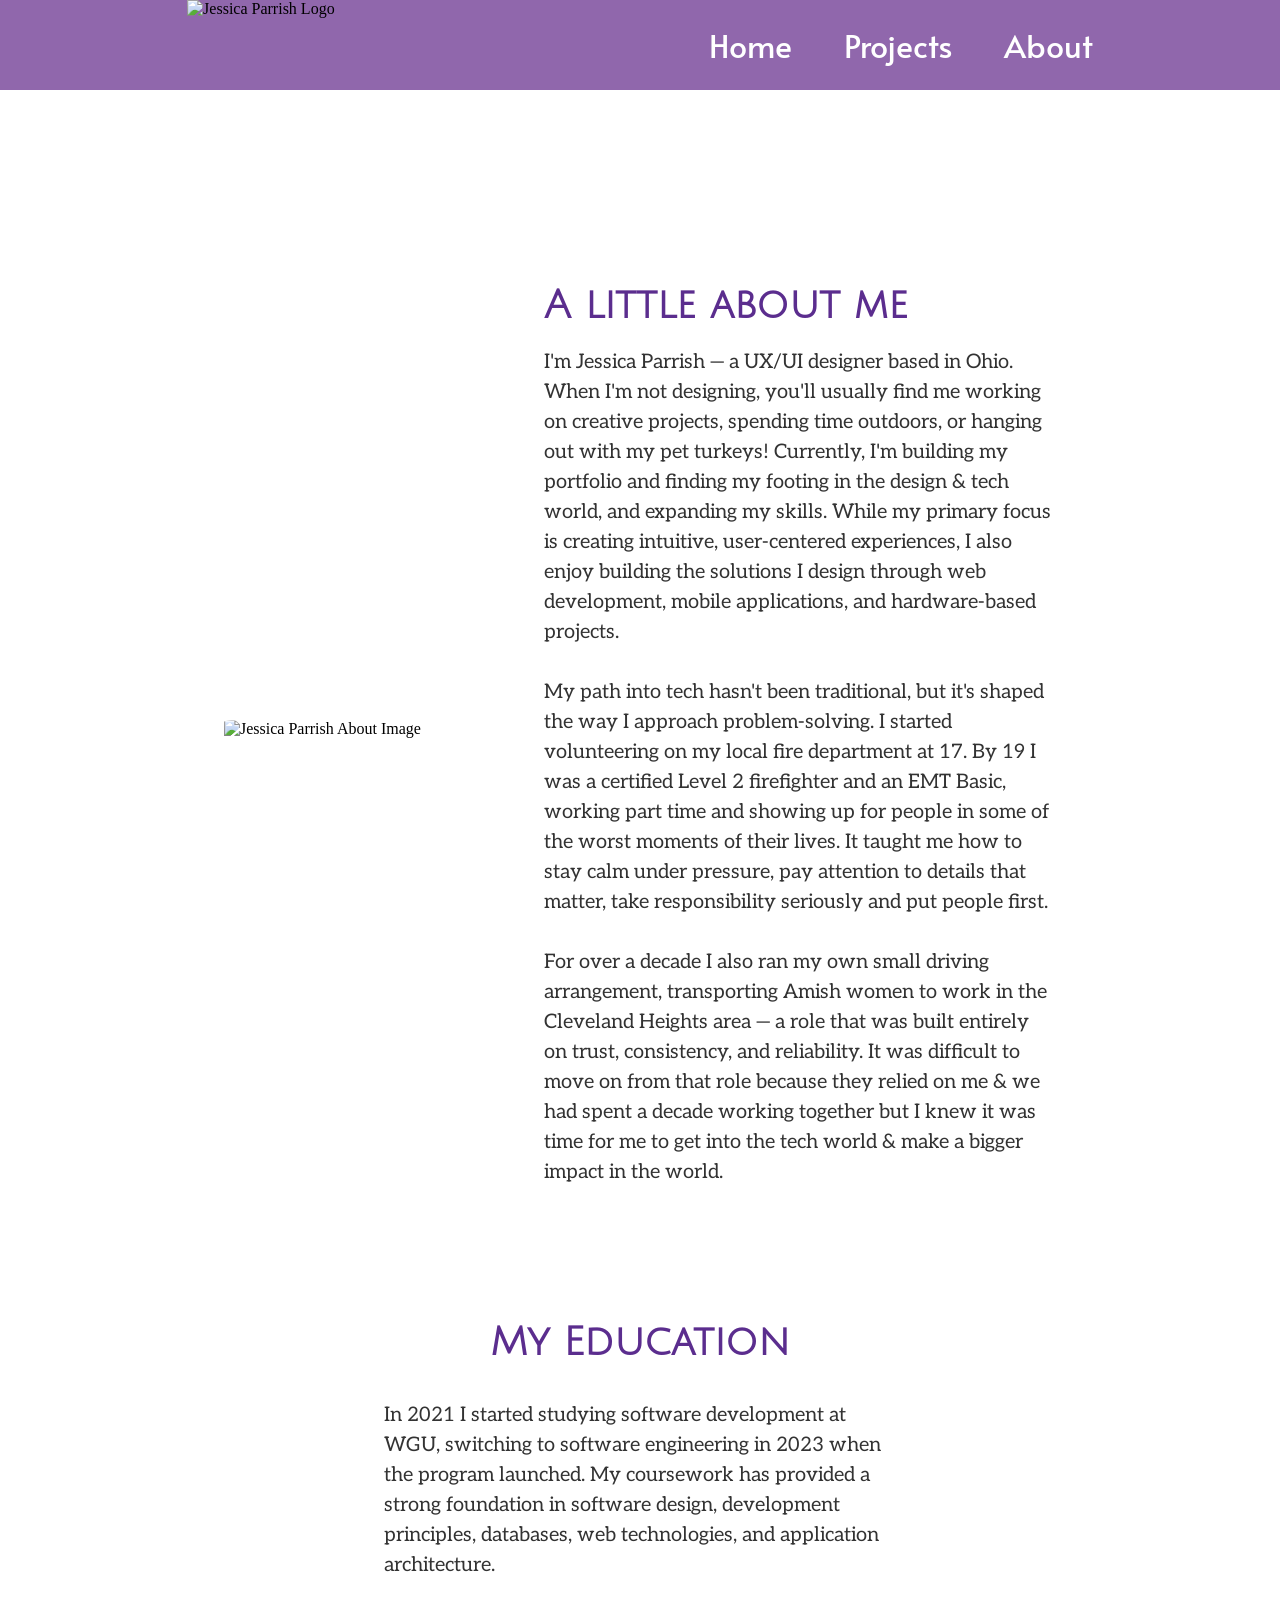
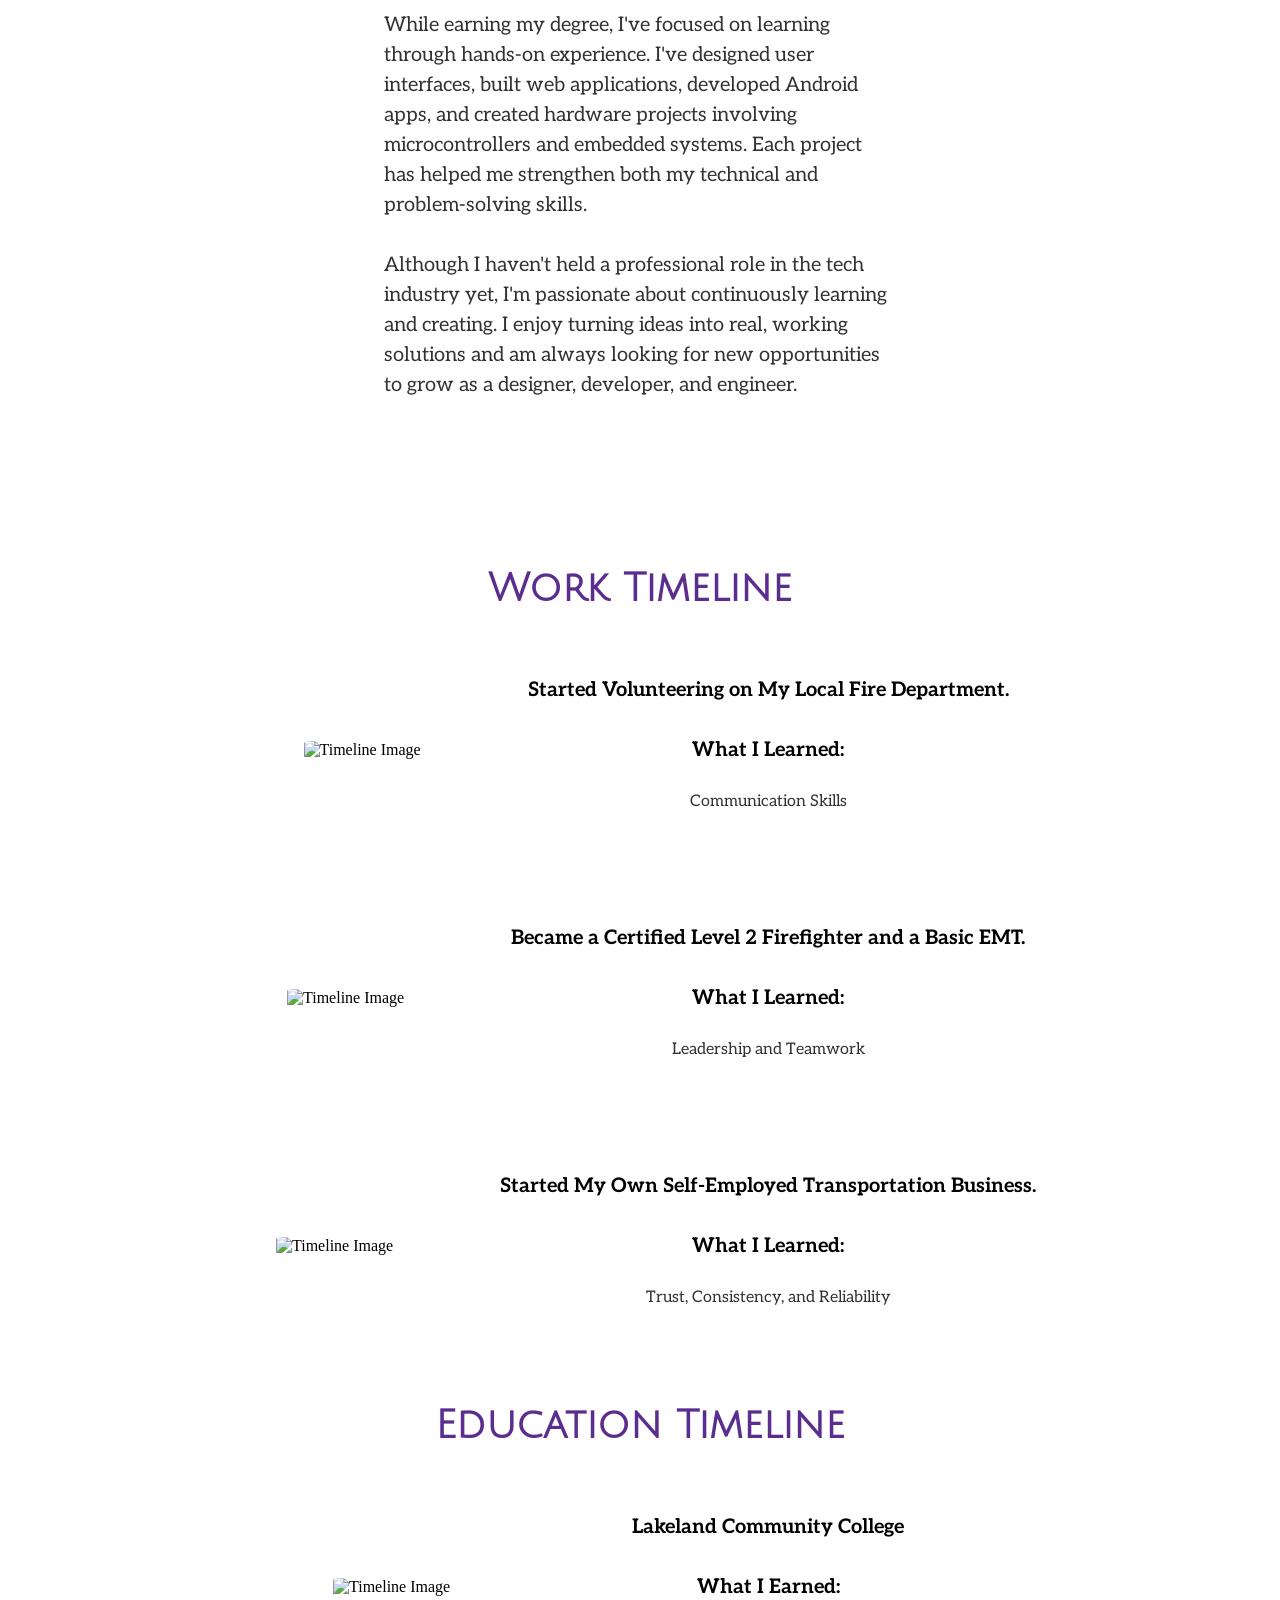
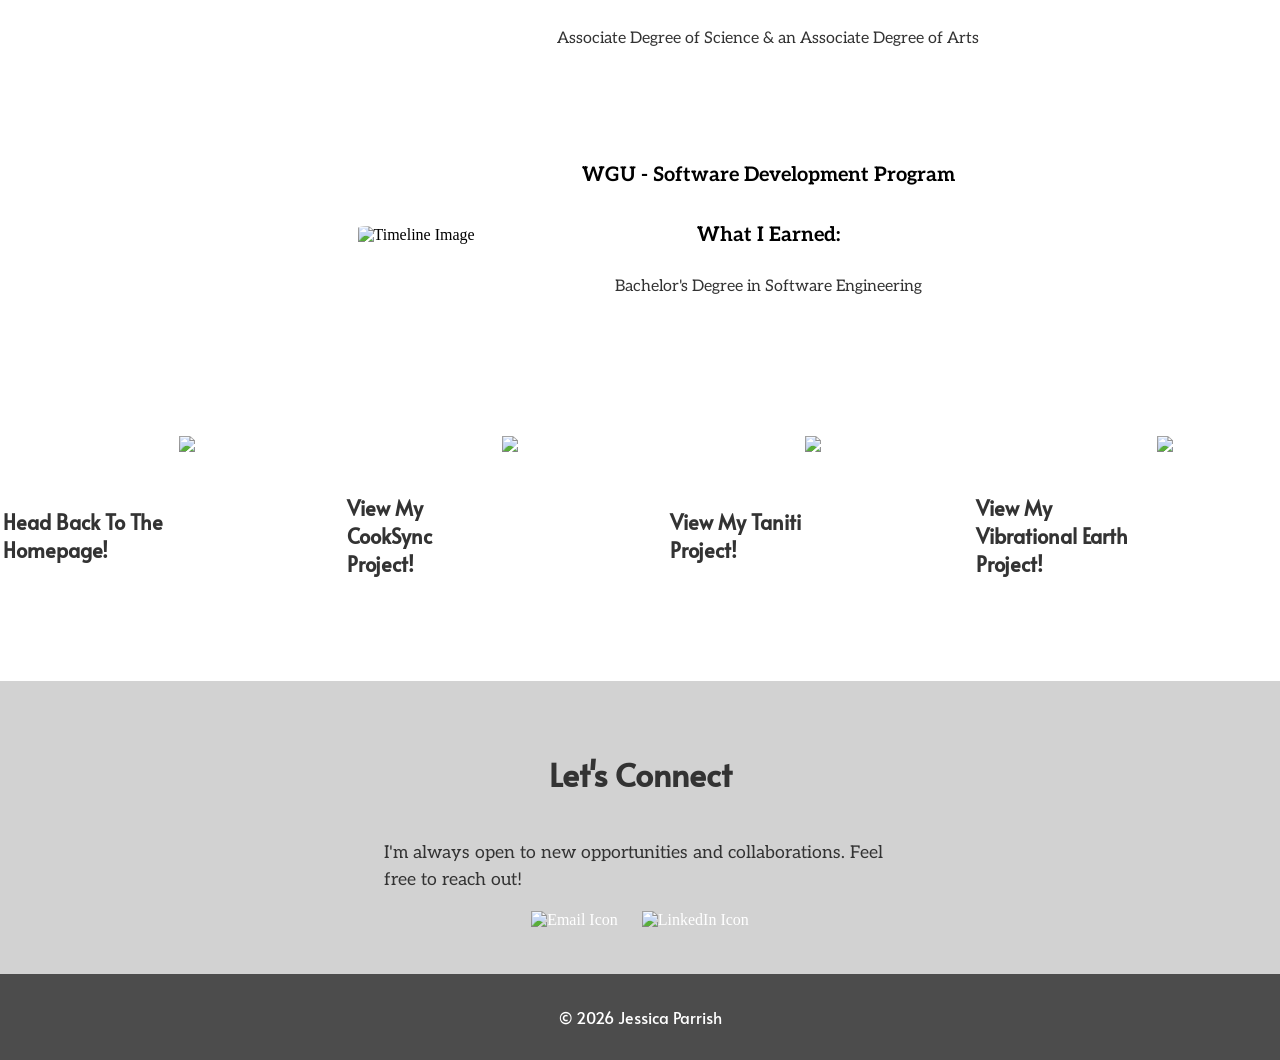
==== about.html @ 2abf6c98 "Add files via upload" ====
<!DOCTYPE html>
<html lang="en">
<head>
    <meta charset="UTF-8">
    <meta name="viewport" content="width=device-width, initial-scale=1.0">
    <title>About | Jessica Parrish</title>
    <link rel="icon" type="image/png" href="images/logo5.png">
    <link rel="stylesheet" href="about.css">
    <link href="https://fonts.googleapis.com/css2?family=Alata&display=swap" rel="stylesheet">
    <link href="https://fonts.googleapis.com/css2?family=Julius+Sans+One&display=swap" rel="stylesheet">
    <link href="https://fonts.googleapis.com/css2?family=Aleo&display=swap" rel="stylesheet">
</head>
<body>
    <script src="script.js" defer></script>
    <header class="topNav">
        <img class="logo" src="images/logo5.png" alt="Jessica Parrish Logo">
        <nav class="navMenu">
            <a href="index.html">Home</a>
                <li class="dropdown">
                    <a href="#" class="dropbtn">Projects</a>
                    <ul class="dropdown-content">
                        <li><a href="cooksync.html">CookSync</a></li>
                        <li><a href="taniti.html">Taniti</a></li>
                        <li><a href="vib.html">Vibrational Earth</a></li>
                    </ul>
                    </li>
            <a href="about.html">About</a>
        </nav>
        <button class="hamburger" aria-label="Toggle menu" aria-expanded="false">
            <span class="bar"></span>
            <span class="bar"></span>
            <span class="bar"></span>
        </button>
    </header>
    <div class="aboutSection">
        <img class="aboutImage" src="images/portfolioImage.jpg" alt="Jessica Parrish About Image">
        <div class="aboutText">
            <h2 class="aboutHeading">A little about me</h2>
            <p class="aboutParagraph">I'm Jessica Parrish — a UX/UI designer based in Ohio. When I'm not 
                designing, you'll usually find me working on creative projects, spending time outdoors, 
                or hanging out with my pet turkeys! Currently, I'm building my portfolio and finding my 
                footing in the design & tech world, and expanding my skills. While my primary focus is 
                creating intuitive, user-centered experiences, I also enjoy building the solutions I 
                design through web development, mobile applications, and hardware-based projects.
            <br><br>
                My path into tech hasn't been traditional, but it's shaped the way I approach problem-solving. 
                I started volunteering on my local fire department at 17. By 19 I was a certified Level 2 
                firefighter and an EMT Basic, working part time and showing up for people in some of the worst 
                moments of their lives. It taught me how to stay calm under pressure, pay attention to details 
                that matter, take responsibility seriously and put people first.
            <br><br>
                For over a decade I also ran my own small driving arrangement, transporting Amish women to 
                work in the Cleveland Heights area — a role that was built entirely on trust, consistency, 
                and reliability. It was difficult to move on from that role because they relied on me & we had
                spent a decade working together but I knew it was time for me to get into the tech world & make 
                a bigger impact in the world.</p>
        </div>
    </div>
    <div class="backgroundSection">
        <h2 class="backgroundHeading">My Education</h2>
        <p class="backgroundParagraph">In 2021 I started studying software development at WGU, switching 
            to software engineering in 2023 when the program launched. My coursework has provided a 
            strong foundation in software design, development principles, databases, web technologies, 
            and application architecture.
        <br><br>       
            While earning my degree, I've focused on learning through hands-on experience. I've designed 
            user interfaces, built web applications, developed Android apps, and created hardware projects 
            involving microcontrollers and embedded systems. Each project has helped me strengthen both my 
            technical and problem-solving skills.
        <br><br>    
            Although I haven't held a professional role in the tech industry yet, I'm passionate about 
            continuously learning and creating. I enjoy turning ideas into real, working solutions and 
            am always looking for new opportunities to grow as a designer, developer, and engineer.</p>
    </div>
    <div class="timelineSection">
        <h2 class="timelineHeading">Work Timeline</h2>
            <div class="timelineItem">
                <img class="timelineImage" src="images/time1.png" alt="Timeline Image">
                <div class="timeline">
                    <h3 class="timelineTitle">Started Volunteering on My Local Fire Department.</h3>
                    <h3 class="timelineTitle">What I Learned:</h3>
                    <p class="timelineDescription">Communication Skills</p>
                </div>
            </div>
            <div class="timelineItem">
                <img class="timelineImage" src="images/time2.png" alt="Timeline Image">
                <div class="timeline">
                    <h3 class="timelineTitle">Became a Certified Level 2 Firefighter and a Basic EMT.</h3>
                    <h3 class="timelineTitle">What I Learned:</h3>
                    <p class="timelineDescription">Leadership and Teamwork</p>
                </div>
            </div>
            <div class="timelineItem">
                <img class="timelineImage" src="images/time3.png" alt="Timeline Image">
                <div class="timeline">
                    <h3 class="timelineTitle">Started My Own Self-Employed Transportation Business.</h3>
                    <h3 class="timelineTitle">What I Learned:</h3>
                    <p class="timelineDescription">Trust, Consistency, and Reliability</p>
                </div>
            </div>
        <h2 class="timelineHeading">Education Timeline</h2>
            <div class="timelineItem">
                <img class="timelineImage" src="images/time4.png" alt="Timeline Image">
                <div class="timeline">
                    <h3 class="timelineTitle">Lakeland Community College</h3>
                    <h3 class="timelineTitle">What I Earned:</h3>
                    <p class="timelineDescription">Associate Degree of Science & an Associate Degree of Arts</p>
                </div>    
            </div>
            <div class="timelineItem">
                <img class="timelineImage" src="images/time5.png" alt="Timeline Image">
                <div class="timeline">
                    <h3 class="timelineTitle">WGU - Software Development Program</h3>
                    <h3 class="timelineTitle">What I Earned:</h3>
                    <p class="timelineDescription">Bachelor's Degree in Software Engineering</p>
                </div>
            </div>
    </div>
    <div class="arrowSection">
        <a href="index.html" class="arrows">
            <h2 class="arrowHeading">Head Back To The Homepage!</h2>
            <img class="orangeArrow" src="images/purpleArrow.png" alt="Home Arrow Icon">
        </a>
        <a href="cooksync.html" class="arrows">
            <h2 class="arrowHeading">View My CookSync Project!</h2>
            <img class="orangeArrow" src="images/orangeArrow.png" alt="CookSync Arrow Icon">
        </a> 
        <a href="taniti.html" class="arrows">  
            <h2 class="arrowHeading">View My Taniti Project!</h2>
            <img class="orangeArrow" src="images/blueArrow.png" alt="Taniti Arrow Icon">
        </a>
        <a href="vib.html" class="arrows">
            <h2 class="arrowHeading">View My Vibrational Earth Project!</h2>
            <img class="orangeArrow" src="images/greenArrow.png" alt="Vibrational Earth Arrow Icon">
        </a>
    </div> 
    <div class="contactArea">
        <h2 class="contactHeading">Let's Connect</h2>
        <p class="contactText">I'm always open to new opportunities and collaborations. Feel free to reach out!</p>
        <div class="contactButtons">
            <a href="https://mail.google.com/mail/?view=cm&to=jlynparrish@gmail.com" target="_blank" rel="noopener noreferrer">
                <img class="contactImg" src="images/gmail.png" alt="Email Icon">
            </a>
            <a href="https://www.linkedin.com/in/jessica-parrish-7981b0353" target="_blank" rel="noopener noreferrer">
                <img class="contactImg" src="images/linkedin.png" alt="LinkedIn Icon" class="contactIcon">   
            </a>
        </div>    
    </div>    
    <footer class="footer">
        <p>&copy; 2026 Jessica Parrish</p>
    </footer>
</body>
</html>
---- about.css ----
body {
    margin: 0;
    padding: 0;
}
.topNav {
    display: flex;
    justify-content: space-around;
    position: relative;
    height: 10vh;
    width: 100%;
    background-color: #9067ac;
    margin: 0;
}
.logo {
    display: inline-block;
}
.navMenu {
    display: inline-block;
    font-family: 'Alata', sans-serif;
    font-size: clamp(1rem, 2.5vw, 2rem);
    display: flex;
    justify-content: space-between;
    align-items: center;
    width: clamp(15vw, 30vw, 50vw);
}

.dropdown-content {
  display: none;
  position: absolute;
  background-color: #ffffff;
  box-shadow: 0px 8px 16px rgba(0, 0, 0, 0.2);
  z-index: 10;
  top: 90%;
  left: 0;
  list-style: none;
  padding: 0 10px;
  margin-top: 0vh;
  width: 15vw;
}

/* Position the dropdown menu correctly */
.dropdown {
  position: relative;
  display: inline-block;
}

/* Show the dropdown menu on hover */
.dropdown:hover .dropdown-content {
  display: block;
}


.dropdown-content li a {
  color: #333;
  padding: 12px 16px;
  text-decoration: none;
  display: block;
}

.dropdown-content li a:hover {
  background-color: #f1f1f1;
}

.hamburger {
  display: none;
  flex-direction: column;
  gap: 5px;
  background: none;
  border: none;
  cursor: pointer;
}

.hamburger span {
  display: block;
  width: 25px;
  height: 3px;
  background: white;
  transition: transform 0.3s, opacity 0.3s;
}

a {
    text-decoration: none;
    color: white;
}
a:visited {
    color: white;
}

.heroHeading {
    position: relative;
    color: black;
    font-size: 3em;
}

.heroText {
    position: relative;
    color: black;
    font-size: 2em;
}

.aboutSection {
    display: flex;
    align-items: center;
    justify-content: center;
    background-color: rgba(255, 255, 255, 0.5);
    margin: 0 auto;
    padding: 10rem 0 5rem 0;
}

.aboutImage {
    width: 20vw;
    height: auto;
    margin-right: 5vw;
    border-radius: 10%;
}

.aboutHeading {
    font-family: 'Julius Sans One', sans-serif;
    font-size: 2.5em;
    color: #5b2d8e;
    margin-bottom: 1rem;
}

.aboutParagraph {
    font-family: 'Aleo', serif;
    font-size: 1.25em;
    line-height: 1.5;
    color: #333;
    max-width: 40vw;
}

.backgroundSection {
    display: flex;
    flex-direction: column;
    align-items: center;
    justify-content: center;
    background-color: rgba(255, 255, 255, 0.5);
    margin: 0 auto;
    padding: 0 0 5rem 0;
}

.backgroundHeading {
    font-family: 'Julius Sans One', sans-serif;
    font-size: 2.5em;
    color: #5b2d8e;
    margin-bottom: 1rem;
}

.backgroundParagraph {
    font-family: 'Aleo', serif;
    font-size: 1.25em;
    line-height: 1.5;
    color: #333;
    max-width: 40vw;
}

.timelineItem {
    display: flex;
    direction: row;
    align-items: center;
    justify-content: center;
    margin: 0 auto;
}

.timeline {
    display: flex;
    flex-direction: column;
    align-items: center;
    justify-content: center;
    background-color: rgba(255, 255, 255, 0.5);
    margin: 0;
    padding: 2rem;
}

.timelineImage {
    width: 15vw;
    height: auto;
    margin-left: 5vw;
    border-radius: 10%;
}

.timelineSection {
    display: flex;
    flex-direction: column;
    align-items: center;
    justify-content: center;
    background-color: rgba(255, 255, 255, 0.5);
    margin: 0;
    padding: 2rem;
}

.timelineHeading {
    font-family: 'Julius Sans One', sans-serif;
    font-size: 2.5em;
    color: #5b2d8e;
    margin-bottom: 1rem;
}

.timelineTitle {
    font-family: 'Aleo', serif;
    font-size: 1.25em;
    margin-bottom: 1rem;
}

.timelineDescription {
    font-family: 'Aleo', serif;
    font-size: 1em;
    line-height: 1;
    color: #333;
    max-width: 40vw;
    margin-bottom: 2rem;
}

.arrowSection {
    display: flex;
    flex-direction: row;
    align-items: center;
    justify-content: center;
    padding: 5vh 5vw;
    gap: 3vw;
}

.arrowHeading {
    font-family: 'Alata', sans-serif;
    font-size: 1.25em;
    color: #333;   
}

.orangeArrow {
    width: 200px;
    height: 200px;
  
}

.arrows {
    display: flex;
    flex-direction: row;
    align-items: center;
    justify-content: center;
}

.contactHeading {
    font-family: 'Alata', sans-serif;
    font-size: 2em;
    color: #333;   
}

.contactText {
    font-family: 'Aleo', serif;
    font-size: 1.1em;
    line-height: 1.5;
    color: #333;
    max-width: 40vw;

}

.contactArea {
    display: flex;
    flex-direction: column;
    align-items: center;
    padding: 5vh 0;
    background-color: #ccccccde;
}

.contactImg {
    width: 60px;
    height: 60px;
    margin: 0 10px;
}

.contactButton {
    margin-top: 1rem;
    padding: 1rem 1rem .5rem 1rem;
    background-color: white;
    justify-content: left;
    border: none;
    border-radius: 5px;
    cursor: pointer;
}

.footer {
    text-align: center;
    padding: 1rem;
    background-color: rgba(0, 0, 0, 0.7);
    color: white;
    font-family: 'Alata', sans-serif;
}

.hamburger.open span:nth-child(1) { transform: translateY(8px) rotate(45deg); }
.hamburger.open span:nth-child(2) { opacity: 0; }
.hamburger.open span:nth-child(3) { transform: translateY(-8px) rotate(-45deg); }

/* Mobile styles */
@media (max-width: 768px) {

    .topNav {
        justify-content: space-between;
    }    
    .hamburger { 
        display: flex;
        margin-top: 3vh; 
        margin-right: 2vw;
    }

    .navMenu{
        display: none;
        position: absolute;
        flex-direction: column;
        margin-top: 5vh;
        padding: 1rem;
        box-shadow: 0 4px 12px rgba(0,0,0,0.1);
    }

    .navMenu.open { 
        display: flex;
        position: absolute;
        top: 5vh;
        right: 0;
        background-color: rgba(255, 255, 255, 0.5);
        border-radius: 5%;
        flex-direction: column;
        padding: 1rem;
        box-shadow: 0 4px 12px rgba(0,0,0,0.1);
        line-height: 2;
    }

    .navMenu a {
        color: #5b2d8e;
    }
}
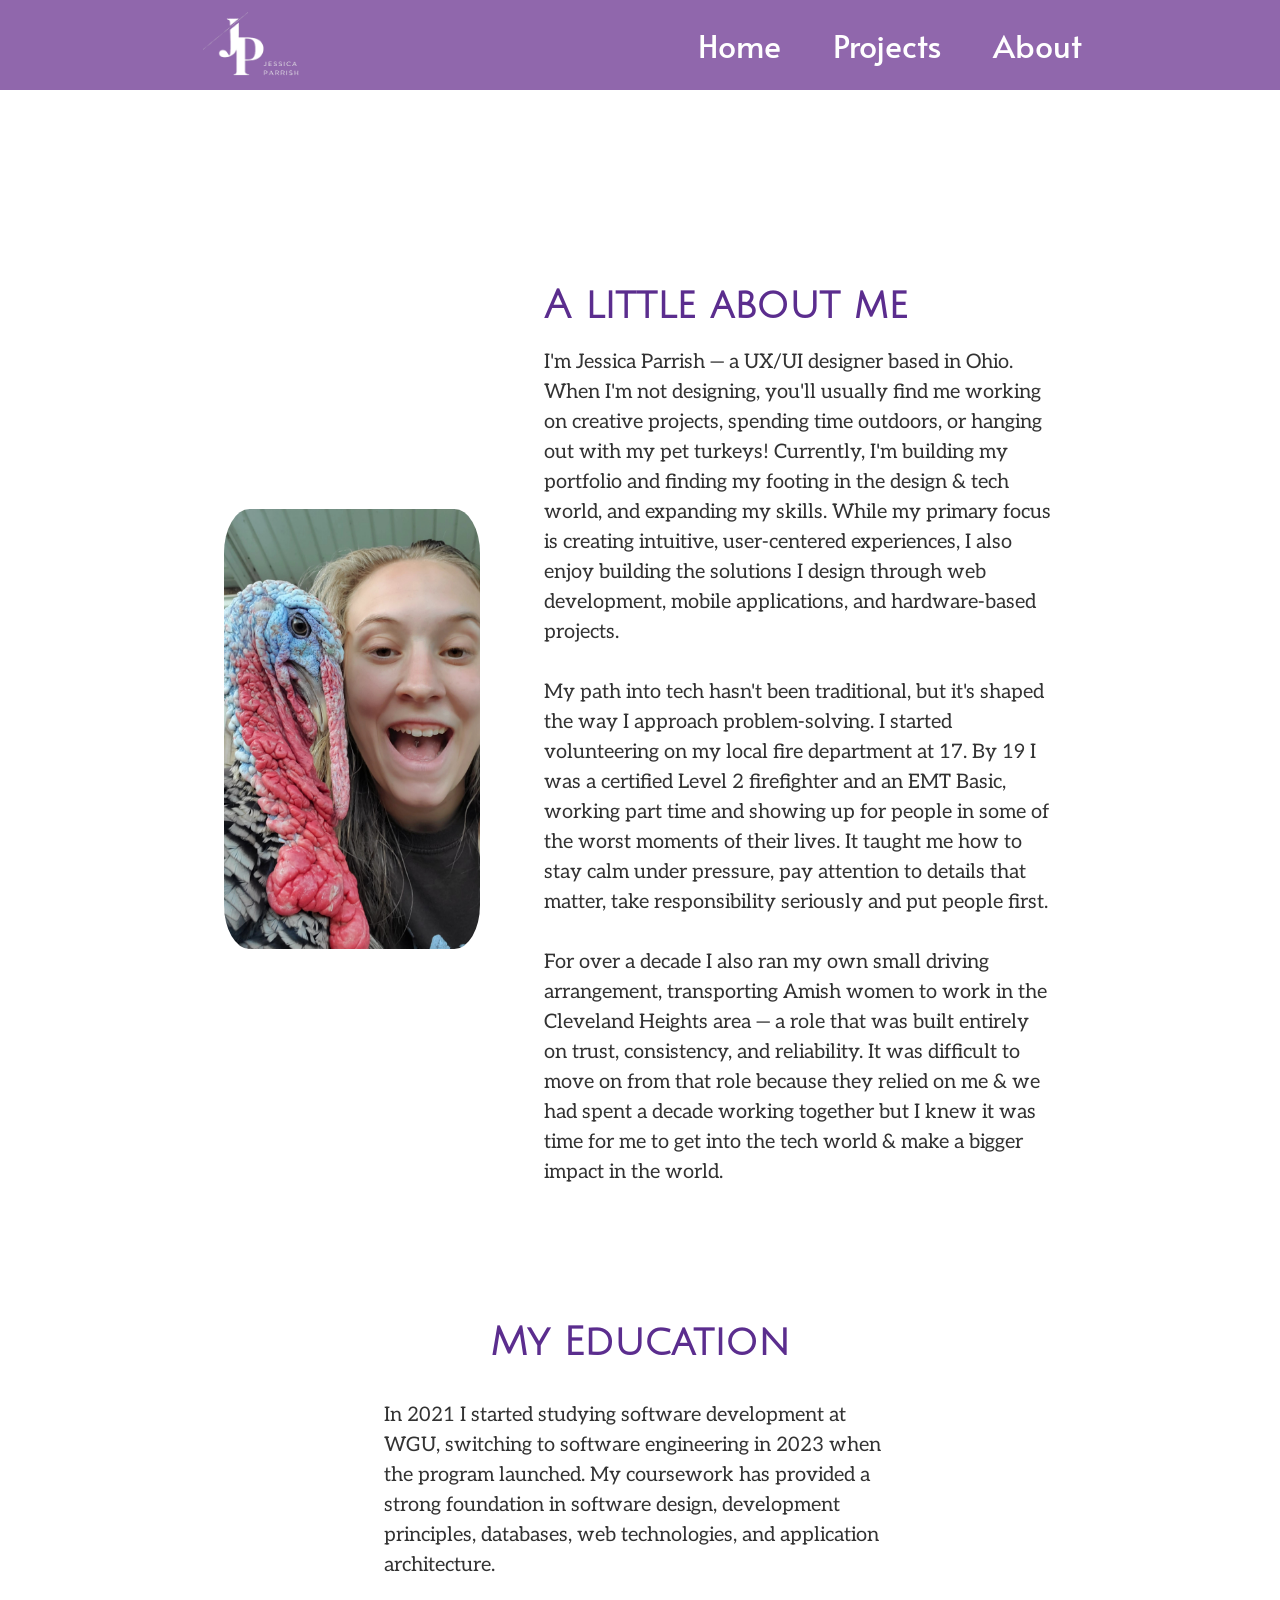
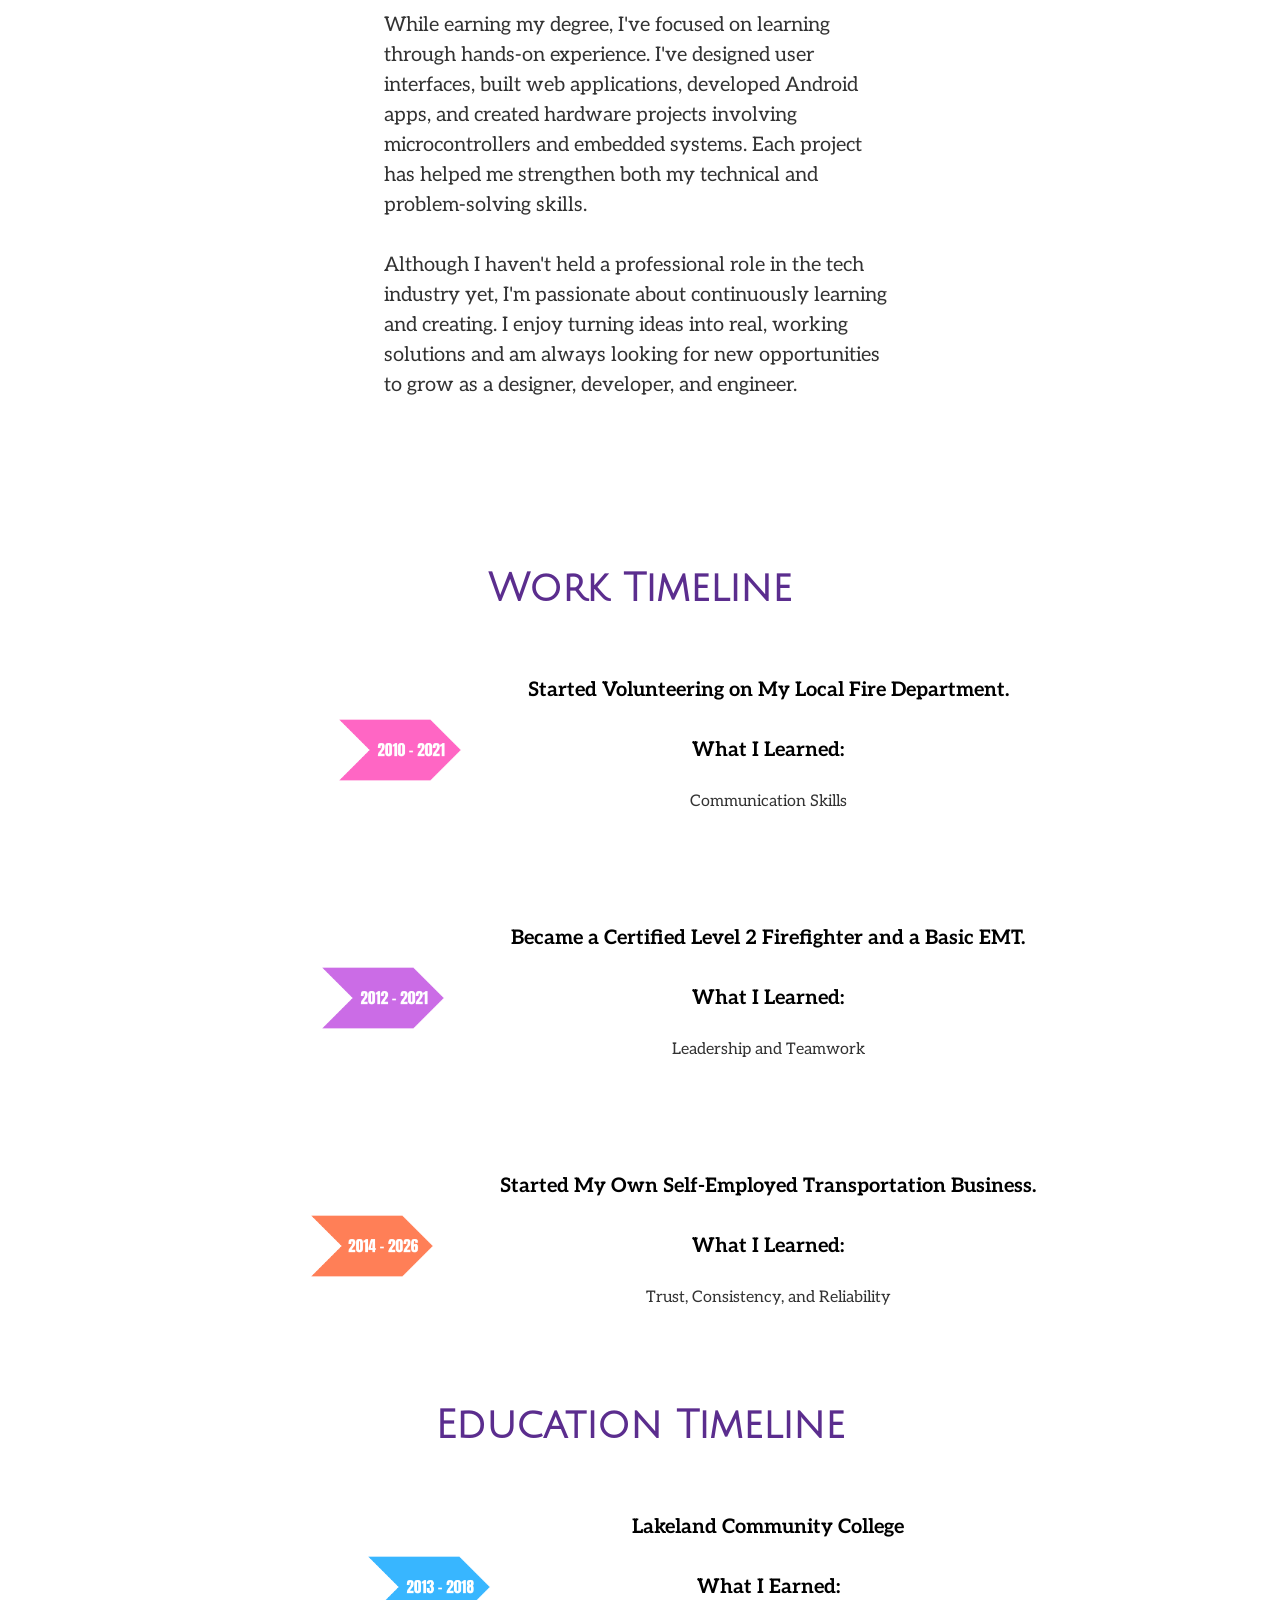
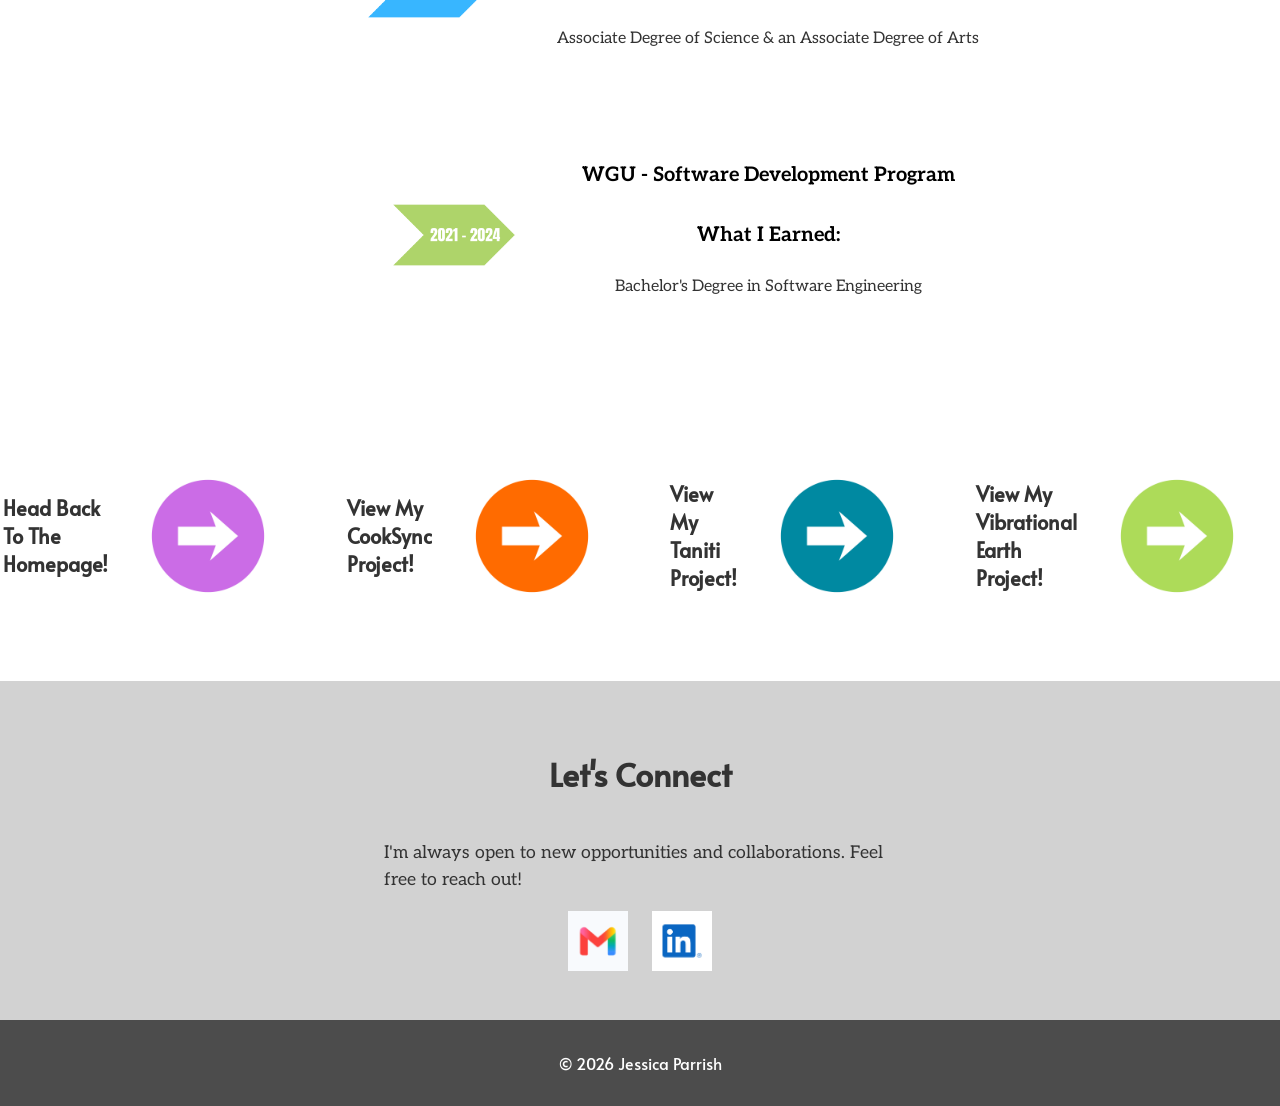
==== commit 2cac6d2b: "Update about.html" ====
--- a/about.html
+++ b/about.html
@@ -150,4 +150,4 @@
         <p>&copy; 2026 Jessica Parrish</p>
     </footer>
 </body>
-</html>+</html>
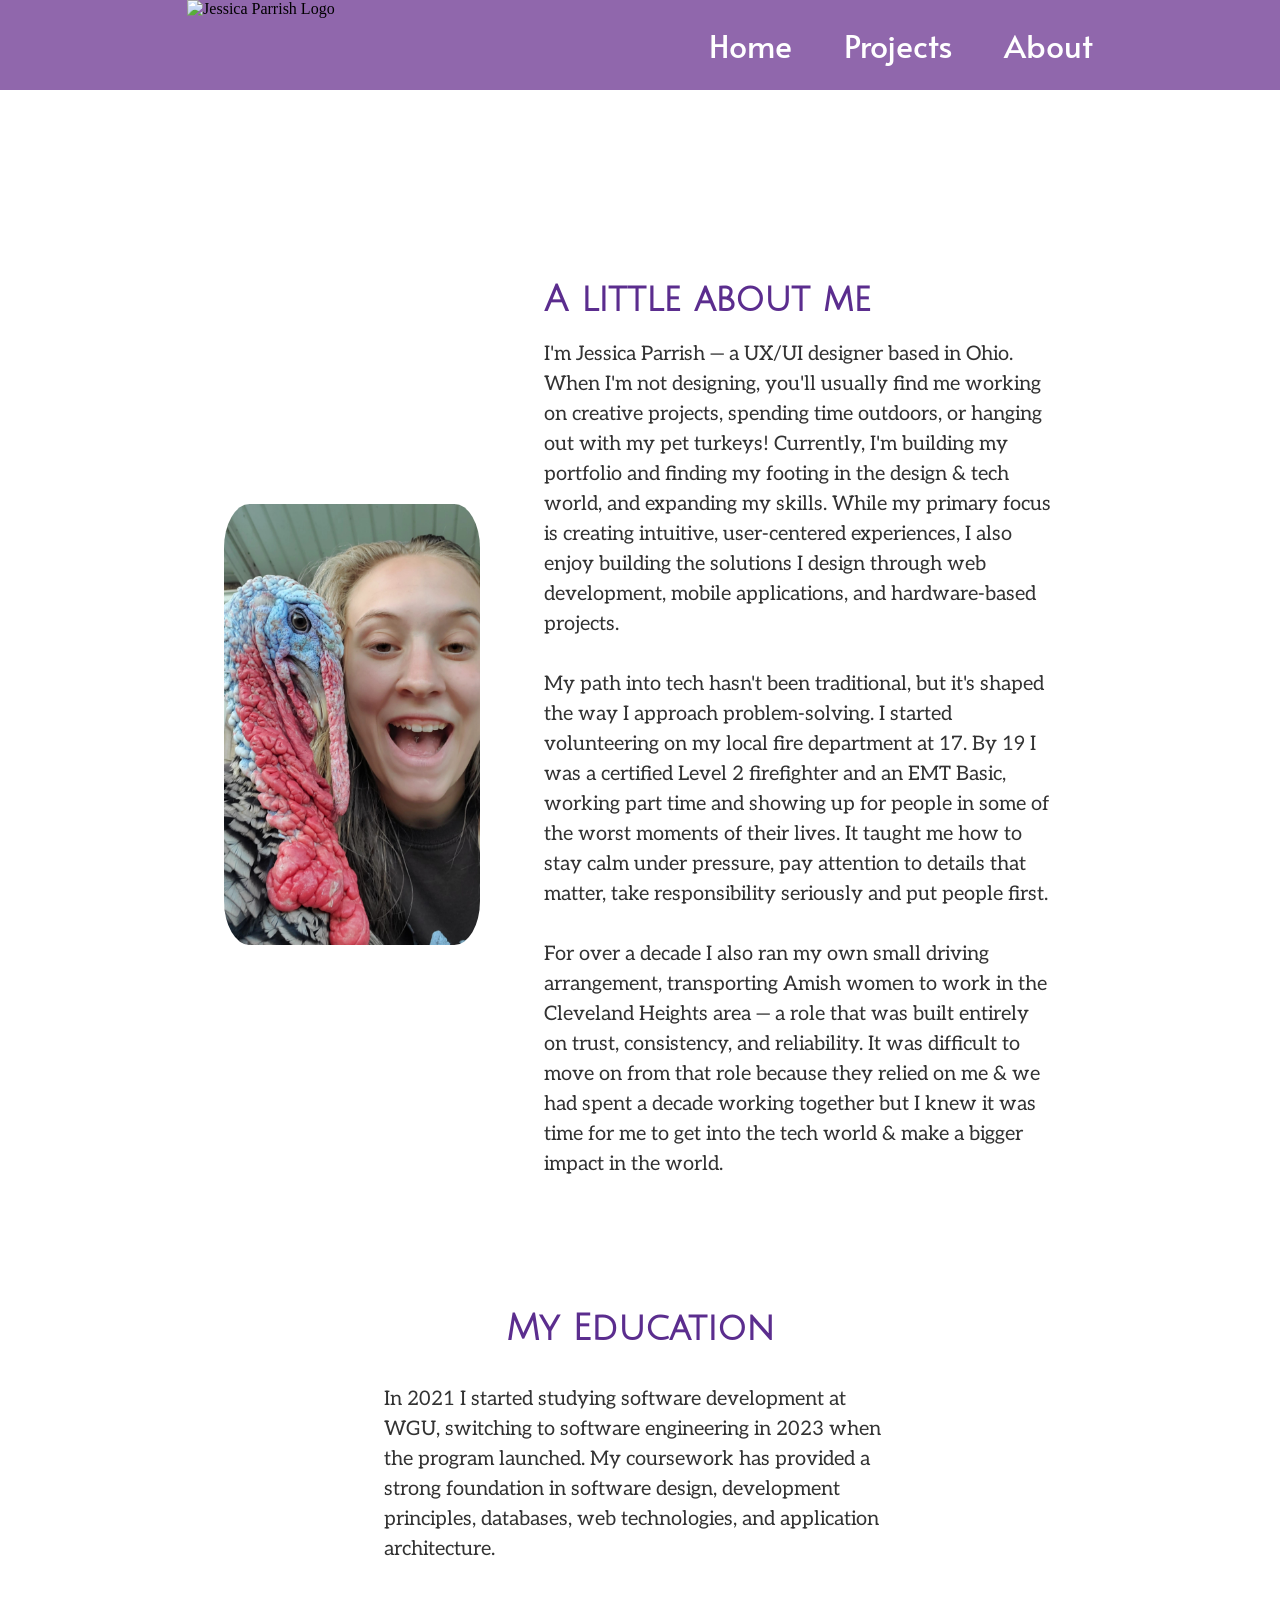
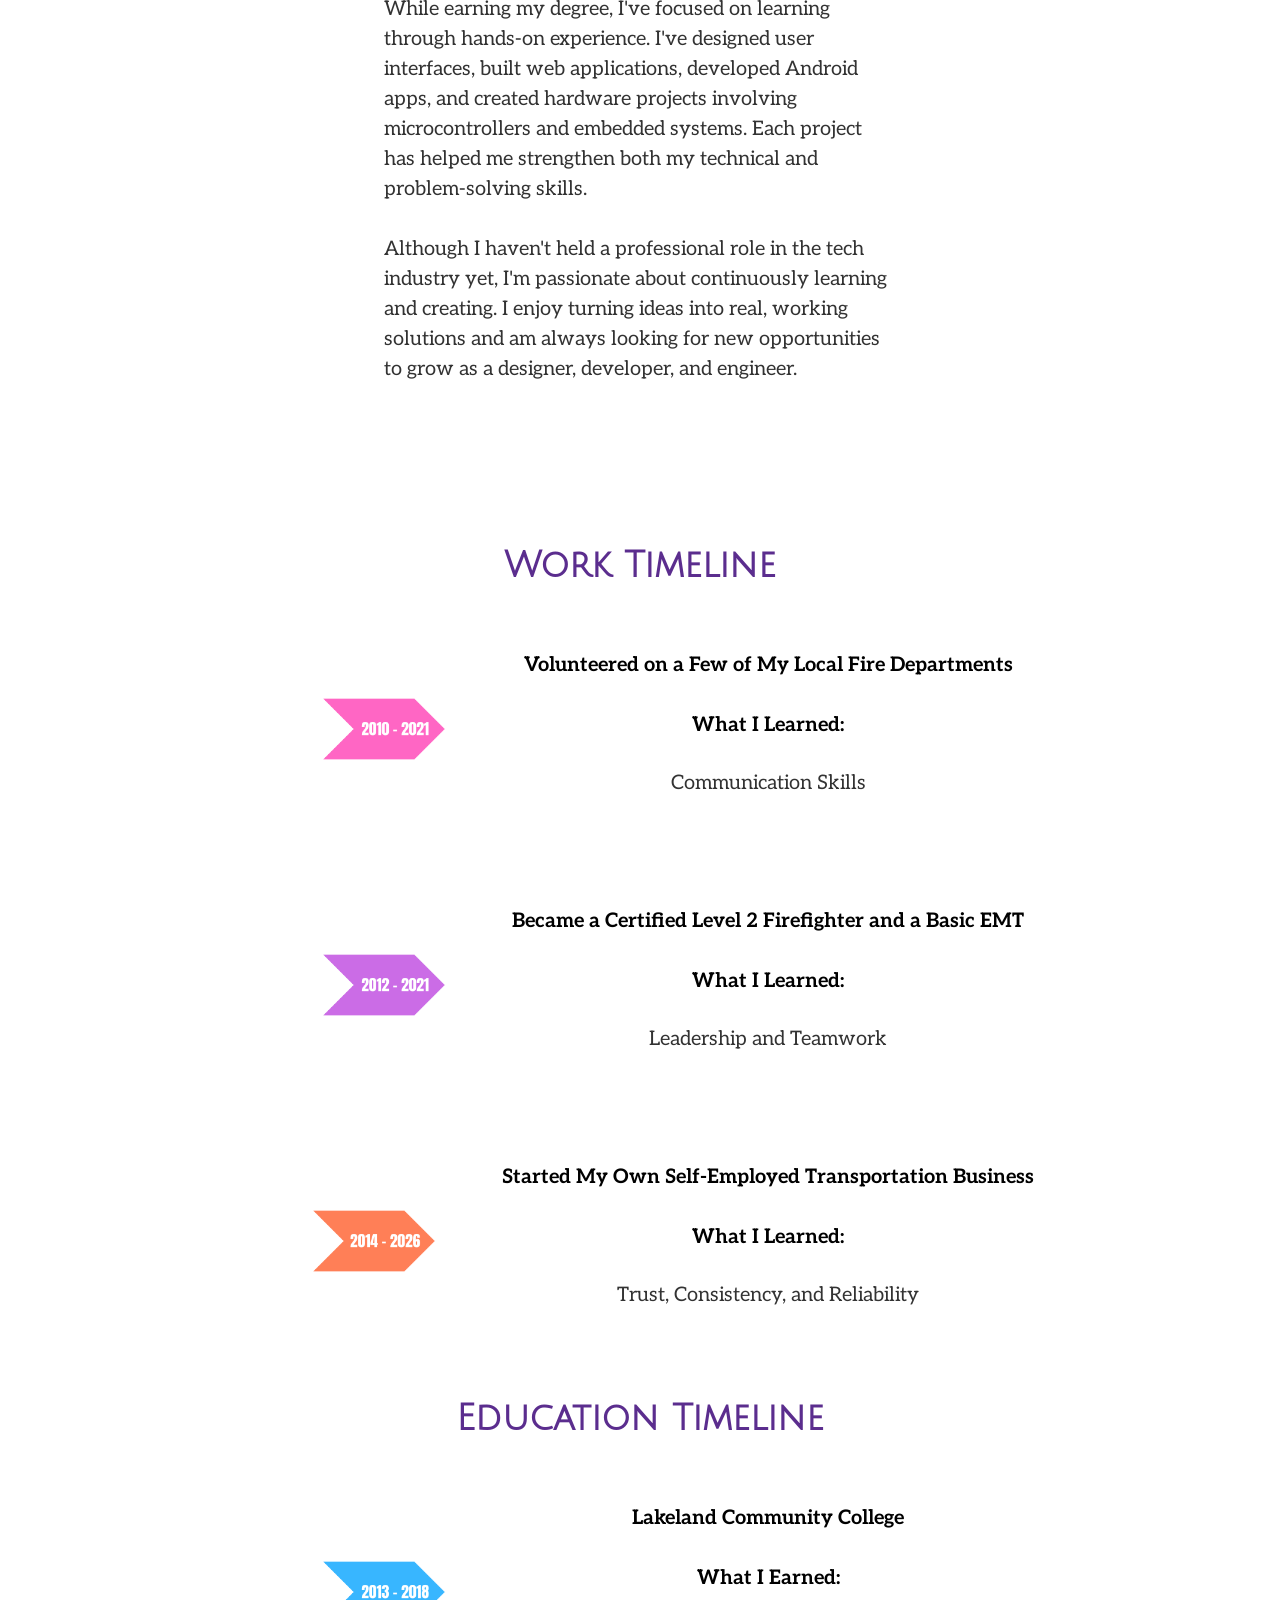
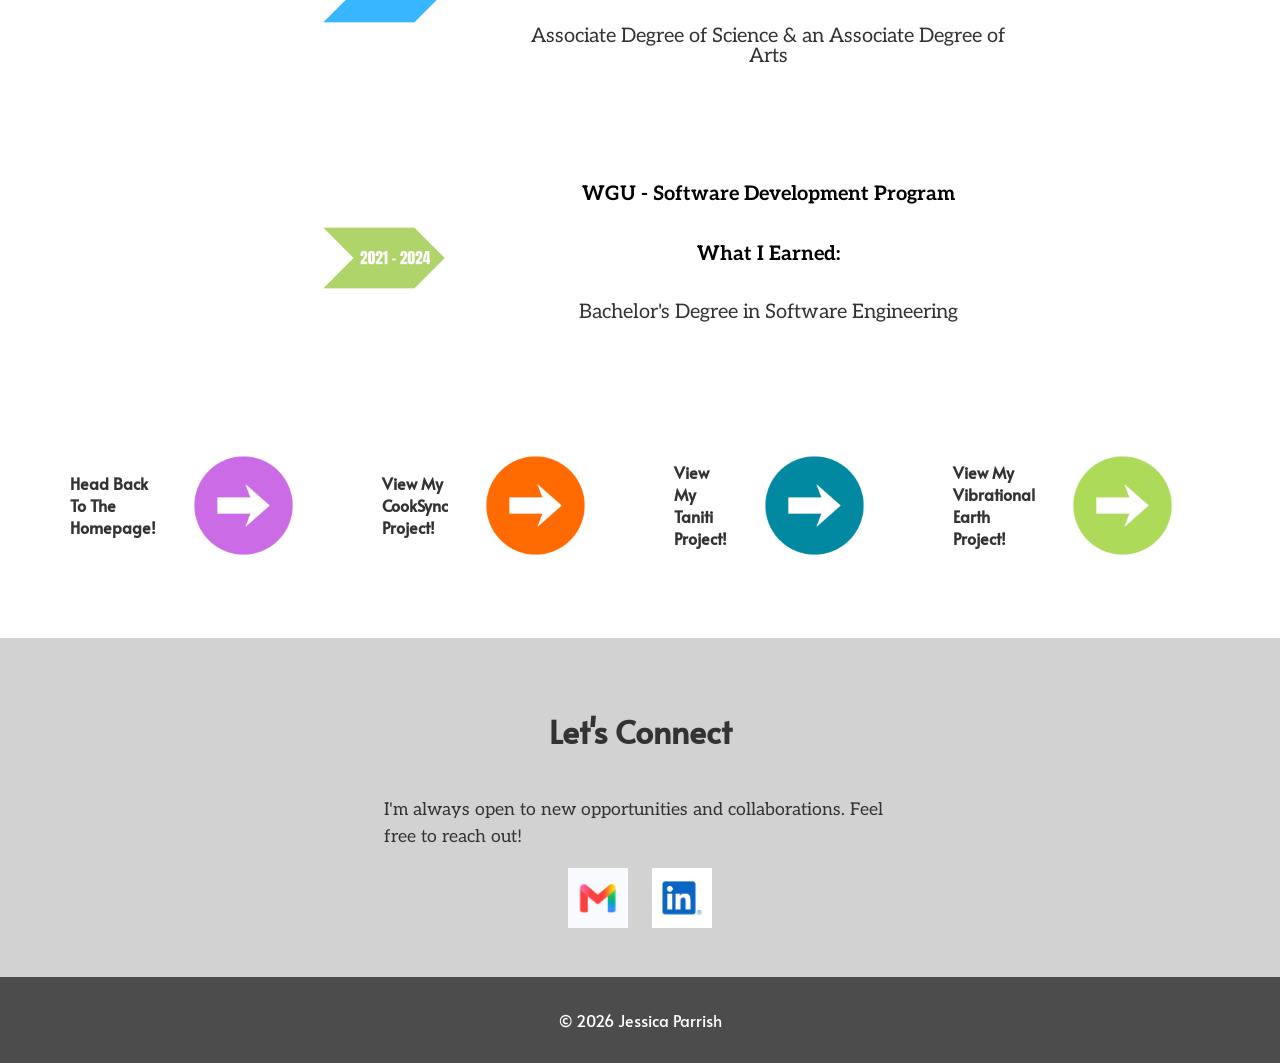
==== commit 89c4ef67: "Update about.html" ====
--- a/about.html
+++ b/about.html
@@ -4,7 +4,7 @@
     <meta charset="UTF-8">
     <meta name="viewport" content="width=device-width, initial-scale=1.0">
     <title>About | Jessica Parrish</title>
-    <link rel="icon" type="image/png" href="images/logo5.png">
+    <link rel="icon" type="image/png" href="images/logo3.png">
     <link rel="stylesheet" href="about.css">
     <link href="https://fonts.googleapis.com/css2?family=Alata&display=swap" rel="stylesheet">
     <link href="https://fonts.googleapis.com/css2?family=Julius+Sans+One&display=swap" rel="stylesheet">
@@ -13,7 +13,7 @@
 <body>
     <script src="script.js" defer></script>
     <header class="topNav">
-        <img class="logo" src="images/logo5.png" alt="Jessica Parrish Logo">
+        <img class="logo" src="images/logo6.png" alt="Jessica Parrish Logo">
         <nav class="navMenu">
             <a href="index.html">Home</a>
                 <li class="dropdown">
@@ -77,7 +77,7 @@
             <div class="timelineItem">
                 <img class="timelineImage" src="images/time1.png" alt="Timeline Image">
                 <div class="timeline">
-                    <h3 class="timelineTitle">Started Volunteering on My Local Fire Department.</h3>
+                    <h3 class="timelineTitle">Volunteered on a Few of My Local Fire Departments</h3>
                     <h3 class="timelineTitle">What I Learned:</h3>
                     <p class="timelineDescription">Communication Skills</p>
                 </div>
@@ -85,7 +85,7 @@
             <div class="timelineItem">
                 <img class="timelineImage" src="images/time2.png" alt="Timeline Image">
                 <div class="timeline">
-                    <h3 class="timelineTitle">Became a Certified Level 2 Firefighter and a Basic EMT.</h3>
+                    <h3 class="timelineTitle">Became a Certified Level 2 Firefighter and a Basic EMT</h3>
                     <h3 class="timelineTitle">What I Learned:</h3>
                     <p class="timelineDescription">Leadership and Teamwork</p>
                 </div>
@@ -93,7 +93,7 @@
             <div class="timelineItem">
                 <img class="timelineImage" src="images/time3.png" alt="Timeline Image">
                 <div class="timeline">
-                    <h3 class="timelineTitle">Started My Own Self-Employed Transportation Business.</h3>
+                    <h3 class="timelineTitle">Started My Own Self-Employed Transportation Business</h3>
                     <h3 class="timelineTitle">What I Learned:</h3>
                     <p class="timelineDescription">Trust, Consistency, and Reliability</p>
                 </div>
--- a/about.css
+++ b/about.css
@@ -51,14 +51,10 @@
 
 
 .dropdown-content li a {
-  color: #333;
+  color: #5b2d8e;
   padding: 12px 16px;
   text-decoration: none;
   display: block;
-}
-
-.dropdown-content li a:hover {
-  background-color: #f1f1f1;
 }
 
 .hamburger {
@@ -86,18 +82,6 @@
     color: white;
 }
 
-.heroHeading {
-    position: relative;
-    color: black;
-    font-size: 3em;
-}
-
-.heroText {
-    position: relative;
-    color: black;
-    font-size: 2em;
-}
-
 .aboutSection {
     display: flex;
     align-items: center;
@@ -116,17 +100,17 @@
 
 .aboutHeading {
     font-family: 'Julius Sans One', sans-serif;
-    font-size: 2.5em;
+    font-size: clamp(2.25em, 2.5vw, 2.5em);
     color: #5b2d8e;
     margin-bottom: 1rem;
 }
 
 .aboutParagraph {
     font-family: 'Aleo', serif;
-    font-size: 1.25em;
+    font-size: clamp(1.25em, 1.5vw, 1.5em);
     line-height: 1.5;
     color: #333;
-    max-width: 40vw;
+    width: 40vw;
 }
 
 .backgroundSection {
@@ -141,17 +125,17 @@
 
 .backgroundHeading {
     font-family: 'Julius Sans One', sans-serif;
-    font-size: 2.5em;
+    font-size: clamp(2.25em, 2.5vw, 2.5em);
     color: #5b2d8e;
     margin-bottom: 1rem;
 }
 
 .backgroundParagraph {
     font-family: 'Aleo', serif;
-    font-size: 1.25em;
+    font-size: clamp(1.25em, 1.5vw, 1.5em);
     line-height: 1.5;
     color: #333;
-    max-width: 40vw;
+    width: 40vw;
 }
 
 .timelineItem {
@@ -167,6 +151,7 @@
     flex-direction: column;
     align-items: center;
     justify-content: center;
+    text-align: center;
     background-color: rgba(255, 255, 255, 0.5);
     margin: 0;
     padding: 2rem;
@@ -191,23 +176,23 @@
 
 .timelineHeading {
     font-family: 'Julius Sans One', sans-serif;
-    font-size: 2.5em;
+    font-size: clamp(2.25em, 2.5vw, 2.5em);
     color: #5b2d8e;
     margin-bottom: 1rem;
 }
 
 .timelineTitle {
     font-family: 'Aleo', serif;
-    font-size: 1.25em;
+    font-size: clamp(1.25em, 1.5vw, 1.5em);
     margin-bottom: 1rem;
 }
 
 .timelineDescription {
     font-family: 'Aleo', serif;
-    font-size: 1em;
+    font-size: clamp(1.25em, 1.5vw, 1.5em);
     line-height: 1;
     color: #333;
-    max-width: 40vw;
+    width: 40vw;
     margin-bottom: 2rem;
 }
 
@@ -216,19 +201,20 @@
     flex-direction: row;
     align-items: center;
     justify-content: center;
-    padding: 5vh 5vw;
-    gap: 3vw;
+    margin-left: 5vw;
+    margin-right: 5vw;
+    margin-bottom: 5vh;
 }
 
 .arrowHeading {
     font-family: 'Alata', sans-serif;
-    font-size: 1.25em;
-    color: #333;   
+    font-size: clamp(1em, 1.25vw, 1.5em);
+    color: #333;
 }
 
 .orangeArrow {
-    width: 200px;
-    height: 200px;
+    width: 175px;
+    height: 175px;
   
 }
 
@@ -237,6 +223,8 @@
     flex-direction: row;
     align-items: center;
     justify-content: center;
+    padding-left: 2vw;
+    padding-right: 2vw;
 }
 
 .contactHeading {
@@ -327,4 +315,123 @@
     .navMenu a {
         color: #5b2d8e;
     }
-}+
+    .navMenu a:hover {
+        color: #9800ac;
+    }
+
+    .dropdown-content {
+        border-radius: 20px;
+        top: 90%;
+        left: -20vw;
+        width: 38vw;
+        font-size: clamp(1.25em, 1.75vw, 2em);
+    }
+
+    .aboutSection {
+        flex-direction: column;
+        padding: 5vh 0;
+    }
+
+    .aboutImage {
+        width: 50vw;
+        height: auto;
+        border-radius: 20px;
+        margin: 0 auto;
+    }
+
+    .aboutHeading {
+        margin: 5vh auto;
+    }
+
+    .aboutParagraph {
+        width: 65vw; 
+    }
+
+    .backgroundParagraph {
+        width: 65vw;
+    }
+
+    .timelineItem {
+        display: flex;
+        flex-direction: column;
+        width: 70vw;
+    }
+
+    .timelineImage {
+        width: 60vw;
+        height: auto;
+        margin: 0 auto;
+        border-radius: 10%;
+    }
+
+    .arrowSection {
+        display: flex;
+        flex-direction: column;
+        align-items: center;
+        justify-content: center;
+        padding: 3vh 0;
+        gap: 3vw;
+    }
+
+    .orangeArrow {
+        width: 100px;
+        height: 100px;
+    }
+}
+
+@media (min-width:768px) and (max-width: 1024px) {
+
+    .aboutSection {
+        flex-direction: column;
+        padding: 5vh 0;
+    }
+
+    .aboutImage {
+        width: 30vw;
+        height: auto;
+        border-radius: 20px;
+        margin: 0 auto;
+    }
+
+    .aboutHeading {
+        margin: 5vh auto;
+    }
+
+    .aboutParagraph {
+        width: 65vw; 
+    }
+
+    .backgroundParagraph {
+        width: 65vw;
+    }
+
+    .timelineItem {
+        display: flex;
+        flex-direction: column;
+        width: 70vw;
+    }
+
+    .timelineImage {
+        width: 40vw;
+        height: auto;
+        margin: 0 auto;
+        border-radius: 10%;
+    }
+
+    .arrowSection {
+        display: flex;
+        flex-direction: column;
+        align-items: center;
+        justify-content: center;
+        padding: 3vh 0;
+        gap: 3vw;
+    }
+
+    .orangeArrow {
+        width: 100px;
+        height: 100px;
+    }
+
+
+}
